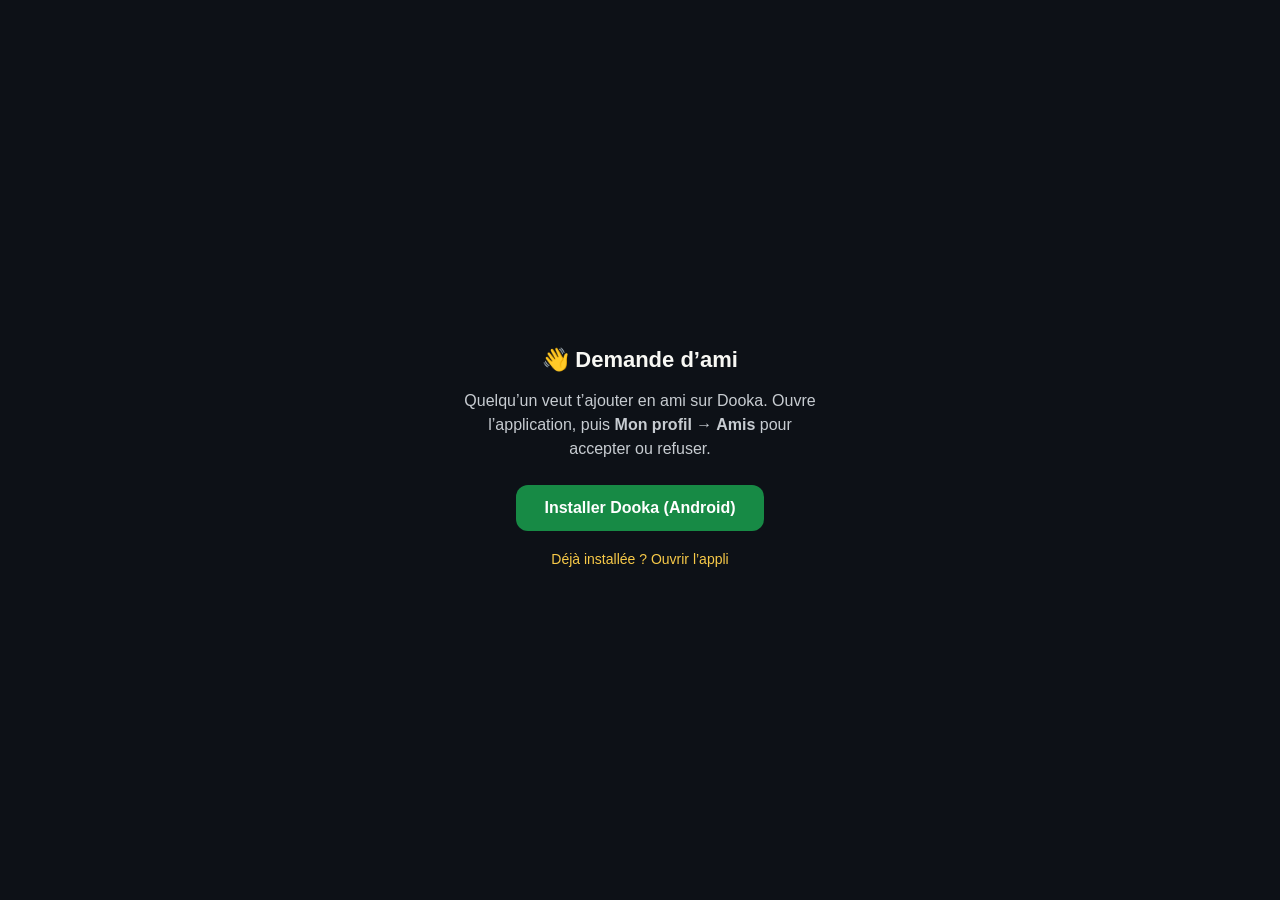
==== amis/index.html @ b242152a "feat(dooka): servir les liens de demande d'ami Le mail de demande d'ami renvoyait vers dooka.fr, le " ====
<!doctype html>
<html lang="fr">
<head>
<meta charset="utf-8" />
<meta name="viewport" content="width=device-width, initial-scale=1" />
<title>Demande d’ami — Dooka</title>
<style>
  :root { color-scheme: dark; }
  body {
    margin: 0;
    min-height: 100vh;
    display: flex;
    align-items: center;
    justify-content: center;
    background: #0D1117;
    color: #F8F8F4;
    font-family: -apple-system, BlinkMacSystemFont, "Segoe UI", Roboto, Arial, sans-serif;
    padding: 24px;
    box-sizing: border-box;
  }
  .card {
    max-width: 360px;
    text-align: center;
  }
  h1 {
    font-size: 22px;
    margin-bottom: 8px;
  }
  p {
    color: #C7CCD1;
    line-height: 1.5;
    margin-bottom: 24px;
  }
  a.button {
    display: inline-block;
    background: #178A45;
    color: #ffffff;
    text-decoration: none;
    font-weight: 600;
    padding: 14px 28px;
    border-radius: 12px;
    margin-bottom: 12px;
  }
  a.secondary {
    display: block;
    color: #F7C948;
    text-decoration: none;
    font-size: 14px;
    margin-top: 8px;
  }
</style>
</head>
<body>
  <div class="card">
    <h1>👋 Demande d’ami</h1>
    <p id="message">
      Quelqu’un veut t’ajouter en ami sur Dooka. Ouvre l’application, puis
      <strong>Mon profil → Amis</strong> pour accepter ou refuser.
    </p>
    <a class="button" id="apk-link" href="https://github.com/TeamDooka/dooka/releases/latest/download/dooka.apk">Installer Dooka (Android)</a>
    <a class="secondary" id="open-app-link" href="dooka://amis">Déjà installée ? Ouvrir l’appli</a>
  </div>
  <!--
    Cette page ne devrait presque jamais s’afficher : link.dooka.fr déclare
    /amis* dans apple-app-site-association et dans les intentFilters de
    l’app, donc le lien s’ouvre normalement dans Dooka.

    Elle sert les deux cas où ça ne se produit pas : l’app n’est pas
    installée, ou l’association n’est pas encore vérifiée sur l’appareil.
    Le second cas n’est pas rare — iOS met le fichier en cache, et une app
    déjà installée ne le relit qu’à sa mise à jour. Pendant quelques
    semaines après la sortie, beaucoup de monde passera donc ici.

    D’où le lien dooka:// en second recours : le schéma personnalisé ne
    dépend d’aucune vérification de domaine.
  -->
</body>
</html>
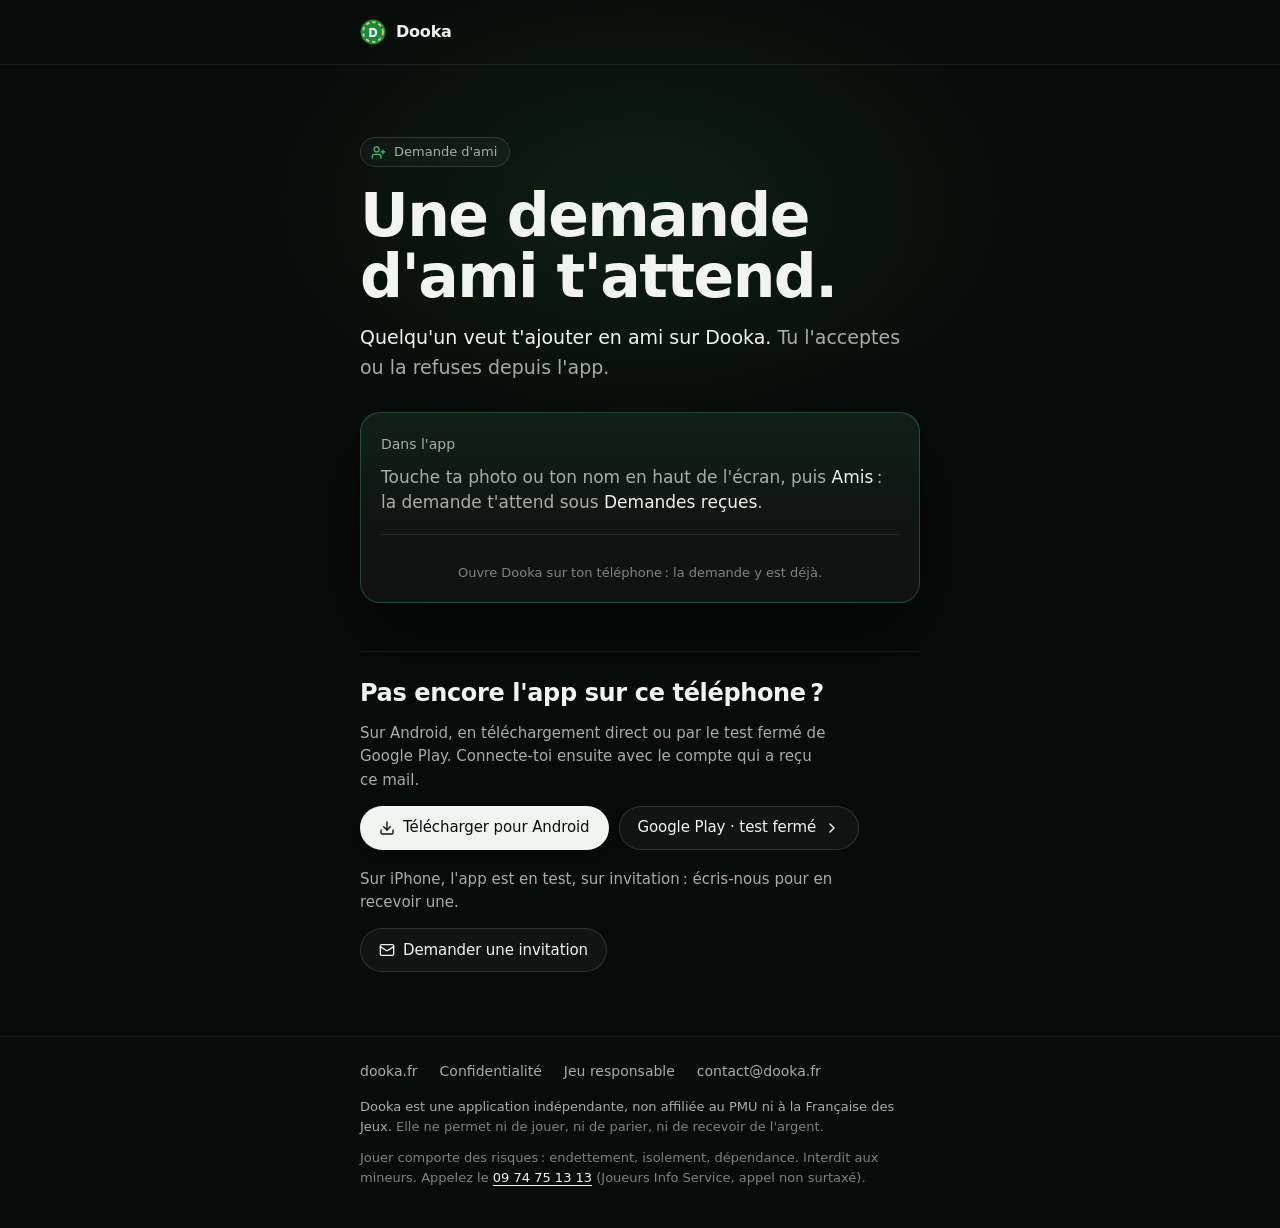
==== commit 1638473d: "feat(dooka): la page d'invitation passe au style du site, code en grand La page de repli de /join-gr" ====
--- a/amis/index.html
+++ b/amis/index.html
@@ -3,76 +3,144 @@
 <head>
 <meta charset="utf-8" />
 <meta name="viewport" content="width=device-width, initial-scale=1" />
-<title>Demande d’ami — Dooka</title>
-<style>
-  :root { color-scheme: dark; }
-  body {
-    margin: 0;
-    min-height: 100vh;
-    display: flex;
-    align-items: center;
-    justify-content: center;
-    background: #0D1117;
-    color: #F8F8F4;
-    font-family: -apple-system, BlinkMacSystemFont, "Segoe UI", Roboto, Arial, sans-serif;
-    padding: 24px;
-    box-sizing: border-box;
-  }
-  .card {
-    max-width: 360px;
-    text-align: center;
-  }
-  h1 {
-    font-size: 22px;
-    margin-bottom: 8px;
-  }
-  p {
-    color: #C7CCD1;
-    line-height: 1.5;
-    margin-bottom: 24px;
-  }
-  a.button {
-    display: inline-block;
-    background: #178A45;
-    color: #ffffff;
-    text-decoration: none;
-    font-weight: 600;
-    padding: 14px 28px;
-    border-radius: 12px;
-    margin-bottom: 12px;
-  }
-  a.secondary {
-    display: block;
-    color: #F7C948;
-    text-decoration: none;
-    font-size: 14px;
-    margin-top: 8px;
-  }
-</style>
+<title>Demande d'ami · Dooka</title>
+<meta name="description" content="Une demande d'ami t'attend sur Dooka." />
+<meta name="robots" content="noindex" />
+<meta name="theme-color" content="#070B09" />
+<meta name="color-scheme" content="dark" />
+<link rel="icon" href="data:image/svg+xml,<svg xmlns='http://www.w3.org/2000/svg' viewBox='0 0 100 100'><circle cx='50' cy='50' r='48' fill='%23178A45'/><text x='50' y='68' font-size='58' text-anchor='middle' font-family='sans-serif' font-weight='700' fill='%23F7F3E9'>D</text></svg>" />
+<link rel="preload" href="https://dooka.fr/fonts/bricolage-grotesque.woff2" as="font" type="font/woff2" crossorigin />
+<link rel="preload" href="https://dooka.fr/fonts/geist.woff2" as="font" type="font/woff2" crossorigin />
+<link rel="stylesheet" href="/assets/dooka.css" />
 </head>
 <body>
-  <div class="card">
-    <h1>👋 Demande d’ami</h1>
-    <p id="message">
-      Quelqu’un veut t’ajouter en ami sur Dooka. Ouvre l’application, puis
-      <strong>Mon profil → Amis</strong> pour accepter ou refuser.
-    </p>
-    <a class="button" id="apk-link" href="https://github.com/TeamDooka/dooka/releases/latest/download/dooka.apk">Installer Dooka (Android)</a>
-    <a class="secondary" id="open-app-link" href="dooka://amis">Déjà installée ? Ouvrir l’appli</a>
+<!--
+  Cette page ne devrait presque jamais s'afficher : link.dooka.fr déclare
+  /amis* dans apple-app-site-association et dans les intentFilters de
+  l'app, donc le lien du mail de demande d'ami s'ouvre normalement dans
+  Dooka.
+
+  Elle sert les cas où ça ne se produit pas : l'app n'est pas installée
+  sur cet appareil, l'association n'est pas encore vérifiée (iOS met le
+  fichier en cache, et assetlinks.json ne déclare qu'une empreinte de
+  signature Android), ou le mail est lu sur un ordinateur.
+
+  D'où le bouton qui ouvre l'app quand même : intent:// sur Android,
+  dooka://amis ailleurs. Le schéma personnalisé ne dépend d'aucune
+  vérification de domaine. Même logique que 404.html.
+-->
+
+<svg width="0" height="0" style="position:absolute" aria-hidden="true">
+  <symbol id="jeton" viewBox="0 0 100 100"><circle cx="50" cy="50" r="48" fill="#178A45"/><circle cx="50" cy="50" r="38" fill="none" stroke="#F7C948" stroke-width="7" stroke-dasharray="13 12"/><text x="50" y="52" text-anchor="middle" dominant-baseline="central" font-family="Bricolage Grotesque, Geist, system-ui, sans-serif" font-weight="700" font-size="44" fill="#FCFCF8">D</text></symbol>
+  <symbol id="i-user-plus" viewBox="0 0 24 24"><path d="M16 21v-2a4 4 0 0 0-4-4H6a4 4 0 0 0-4 4v2"/><circle cx="9" cy="7" r="4"/><path d="M19 8v6"/><path d="M22 11h-6"/></symbol>
+  <symbol id="i-open" viewBox="0 0 24 24"><path d="M7 7h10v10"/><path d="M7 17 17 7"/></symbol>
+  <symbol id="i-download" viewBox="0 0 24 24"><path d="M21 15v4a2 2 0 0 1-2 2H5a2 2 0 0 1-2-2v-4"/><path d="m7 10 5 5 5-5"/><path d="M12 15V3"/></symbol>
+  <symbol id="i-chev-r" viewBox="0 0 24 24"><path d="m9 18 6-6-6-6"/></symbol>
+  <symbol id="i-mail" viewBox="0 0 24 24"><rect width="20" height="16" x="2" y="4" rx="2"/><path d="m22 7-8.97 5.7a1.94 1.94 0 0 1-2.06 0L2 7"/></symbol>
+</svg>
+
+<header class="nav">
+  <div class="wrap">
+    <a class="brand" href="https://dooka.fr"><svg class="jeton" aria-hidden="true"><use href="#jeton"/></svg>Dooka</a>
   </div>
-  <!--
-    Cette page ne devrait presque jamais s’afficher : link.dooka.fr déclare
-    /amis* dans apple-app-site-association et dans les intentFilters de
-    l’app, donc le lien s’ouvre normalement dans Dooka.
+</header>
 
-    Elle sert les deux cas où ça ne se produit pas : l’app n’est pas
-    installée, ou l’association n’est pas encore vérifiée sur l’appareil.
-    Le second cas n’est pas rare — iOS met le fichier en cache, et une app
-    déjà installée ne le relit qu’à sa mise à jour. Pendant quelques
-    semaines après la sortie, beaucoup de monde passera donc ici.
+<main class="page">
+  <div class="wrap">
 
-    D’où le lien dooka:// en second recours : le schéma personnalisé ne
-    dépend d’aucune vérification de domaine.
-  -->
+    <section class="rv">
+      <span class="pill"><svg class="i" aria-hidden="true"><use href="#i-user-plus"/></svg>Demande d'ami</span>
+      <h1>Une demande d'ami t'attend.</h1>
+      <p class="lede"><strong>Quelqu'un veut t'ajouter en ami sur Dooka.</strong> Tu l'acceptes ou la refuses depuis l'app.</p>
+    </section>
+
+    <div class="ticket rv" style="--d:.1s">
+      <span class="ticket-label">Dans l'app</span>
+      <p class="where">Touche ta photo ou ton nom en haut de l'écran, puis <span class="path">Amis</span>&#8239;: la demande t'attend sous <span class="path">Demandes reçues</span>.</p>
+
+      <div class="ticket-foot only-mobile">
+        <a class="btn btn-ghost btn-lg btn-block" id="open" href="dooka://amis">Ouvrir Dooka<svg class="i" aria-hidden="true"><use href="#i-open"/></svg></a>
+        <p class="note">La liste de tes demandes s'ouvre directement.</p>
+      </div>
+      <div class="ticket-foot only-desktop">
+        <p class="note">Ouvre Dooka sur ton téléphone&#8239;: la demande y est déjà.</p>
+      </div>
+    </div>
+
+    <section id="installer" aria-labelledby="installer-t">
+      <h2 id="installer-t" class="rv" style="--d:.16s">Pas encore l'app sur ce téléphone&#8239;?</h2>
+      <div class="steps-plain rv" style="--d:.22s">
+        <div class="os only-android">
+          <p>Sur Android, en téléchargement direct ou par le test fermé de Google Play. Connecte-toi ensuite avec le compte qui a reçu ce mail.</p>
+          <div class="cta">
+            <a class="btn btn-light" href="https://github.com/TeamDooka/dooka/releases/latest/download/dooka.apk"><svg class="i" aria-hidden="true"><use href="#i-download"/></svg>Télécharger pour Android</a>
+            <a class="btn btn-ghost" href="https://play.google.com/apps/testing/fr.dooka.app">Google Play · test fermé<svg class="i" aria-hidden="true"><use href="#i-chev-r"/></svg></a>
+          </div>
+        </div>
+        <div class="os only-ios">
+          <p>Sur iPhone, l'app est en test, sur invitation&#8239;: écris-nous pour en recevoir une.</p>
+          <div class="cta">
+            <a class="btn btn-ghost" href="mailto:contact@dooka.fr?subject=Invitation%20Dooka%20sur%20iPhone"><svg class="i" aria-hidden="true"><use href="#i-mail"/></svg>Demander une invitation</a>
+          </div>
+        </div>
+      </div>
+    </section>
+
+  </div>
+</main>
+
+<footer>
+  <div class="wrap">
+    <ul class="foot-links">
+      <li><a href="https://dooka.fr">dooka.fr</a></li>
+      <li><a href="https://dooka.fr/confidentialite.html">Confidentialité</a></li>
+      <li><a href="https://dooka.fr/jeu-responsable.html">Jeu responsable</a></li>
+      <li><a href="mailto:contact@dooka.fr">contact@dooka.fr</a></li>
+    </ul>
+    <div class="fine">
+      <p><strong>Dooka est une application indépendante, non affiliée au PMU ni à la Française des Jeux.</strong> Elle ne permet ni de jouer, ni de parier, ni de recevoir de l'argent.</p>
+      <p>Jouer comporte des risques&#8239;: endettement, isolement, dépendance. Interdit aux mineurs. Appelez le <a href="tel:0974751313">09 74 75 13 13</a> (Joueurs Info Service, appel non surtaxé).</p>
+    </div>
+  </div>
+</footer>
+
+<script>
+(function () {
+  'use strict';
+
+  // Même détection que 404.html : voir ses commentaires.
+  var root = document.documentElement;
+  var search = window.location.search;
+  root.classList.add('js');
+  if (/[?&]still\b/.test(search)) root.classList.add('still');
+  var ua = navigator.userAgent;
+  var forced = (search.match(/[?&]os=(ios|android|desktop)\b/) || [])[1];
+  var ios = forced ? forced === 'ios'
+    : /iPhone|iPad|iPod/.test(ua) || (navigator.platform === 'MacIntel' && navigator.maxTouchPoints > 1);
+  var android = forced ? forced === 'android' : /Android/i.test(ua);
+  var desktop = forced ? forced === 'desktop'
+    : !ios && !android && window.matchMedia('(hover: hover) and (pointer: fine)').matches;
+  if (ios) root.setAttribute('data-os', 'ios');
+  if (android) root.setAttribute('data-os', 'android');
+  if (desktop) root.setAttribute('data-device', 'desktop');
+
+  var open = document.getElementById('open');
+  if (android) {
+    open.href = 'intent://amis#Intent;scheme=dooka;package=fr.dooka.app;S.browser_fallback_url=' +
+      encodeURIComponent(window.location.href.split('#')[0] + '#installer') + ';end';
+  } else {
+    open.addEventListener('click', function () {
+      var t = setTimeout(function () {
+        if (document.visibilityState === 'visible') {
+          document.getElementById('installer').scrollIntoView({ behavior: 'smooth', block: 'start' });
+        }
+      }, 1600);
+      var cancel = function () { clearTimeout(t); };
+      document.addEventListener('visibilitychange', cancel, { once: true });
+      window.addEventListener('pagehide', cancel, { once: true });
+    });
+  }
+})();
+</script>
 </body>
 </html>
--- a/assets/dooka.css
+++ b/assets/dooka.css
@@ -0,0 +1,248 @@
+/* --------------------------------------------------------------------
+   Dooka — pages de repli de link.dooka.fr
+   --------------------------------------------------------------------
+   Même monde que dooka.fr (voir DESIGN.md dans le dépôt du site) : fond
+   d'encre légèrement vert, titres en Bricolage Grotesque, texte en Geist,
+   le vert comme seule couleur qui éclaire. Ces pages s'ouvrent depuis
+   WhatsApp, presque toujours sur un téléphone : une colonne, et ce qu'il
+   faut faire tout en haut.
+
+   Les polices viennent de dooka.fr, qui les sert avec
+   `Access-Control-Allow-Origin: *`. Les deux domaines forment le même
+   site aux yeux du navigateur : quelqu'un qui a déjà vu dooka.fr les a
+   en cache.
+
+   Les chemins sont absolus : 404.html répond à n'importe quelle
+   profondeur (/join-group/<code>), un chemin relatif s'y perdrait.
+
+   Pas de Quali ici : quali/ a ses propres styles.
+   -------------------------------------------------------------------- */
+@font-face {
+  font-family: "Bricolage Grotesque";
+  src: url("https://dooka.fr/fonts/bricolage-grotesque.woff2") format("woff2");
+  font-weight: 500 800;
+  font-display: swap;
+}
+@font-face {
+  font-family: "Geist";
+  src: url("https://dooka.fr/fonts/geist.woff2") format("woff2");
+  font-weight: 300 800;
+  font-display: swap;
+}
+@font-face {
+  font-family: "Geist Mono";
+  src: url("https://dooka.fr/fonts/geist-mono.woff2") format("woff2");
+  font-weight: 400 600;
+  font-display: swap;
+}
+
+:root {
+  --bg: #070B09;
+  --surface: #0F1311;
+  --card: #1A201D;
+  --line: rgba(255, 255, 255, .08);
+  --line-2: rgba(255, 255, 255, .13);
+  --text: #F1F4F0;
+  --text-2: #A6AEA8;
+  --text-3: #7C847F;
+  --green: #3CC278;
+  --green-ink: #07140B;
+
+  --display: "Bricolage Grotesque", "Geist", system-ui, sans-serif;
+  --font: "Geist", system-ui, -apple-system, "Segoe UI", Roboto, sans-serif;
+  --mono: "Geist Mono", ui-monospace, "SF Mono", Consolas, monospace;
+  --col: 560px;
+  --gut: clamp(20px, 5vw, 40px);
+  --ease: cubic-bezier(.16, 1, .3, 1);
+}
+
+* { box-sizing: border-box; }
+html, body { margin: 0; padding: 0; }
+html { -webkit-text-size-adjust: 100%; color-scheme: dark; scrollbar-color: #2B3430 var(--bg); }
+body {
+  background: var(--bg);
+  color: var(--text);
+  font-family: var(--font);
+  font-size: 16px;
+  line-height: 1.6;
+  -webkit-font-smoothing: antialiased;
+  -moz-osx-font-smoothing: grayscale;
+  overflow-x: hidden;
+}
+a { color: var(--green); text-underline-offset: 3px; text-decoration-thickness: 1px; }
+a:hover { color: #6FD69C; }
+::selection { background: rgba(60, 194, 120, .35); color: #fff; }
+:focus-visible { outline: 2px solid var(--green); outline-offset: 3px; border-radius: 6px; }
+[hidden] { display: none !important; }
+
+.i { width: 18px; height: 18px; flex-shrink: 0; fill: none; stroke: currentColor; stroke-width: 2; stroke-linecap: round; stroke-linejoin: round; }
+.wrap { max-width: calc(var(--col) + 2 * var(--gut)); margin: 0 auto; padding: 0 var(--gut); }
+
+/* ---------- Boutons : pilules, comme sur dooka.fr ---------- */
+
+.btn {
+  display: inline-flex; align-items: center; justify-content: center; gap: 8px;
+  min-height: 44px; padding: 0 18px;
+  border-radius: 999px; border: 1px solid transparent;
+  font: 500 15px/1 var(--font); letter-spacing: -.1px;
+  text-decoration: none; cursor: pointer; white-space: nowrap;
+  transition: background-color .2s var(--ease), border-color .2s var(--ease), color .2s var(--ease), transform .2s var(--ease);
+}
+.btn:active { transform: scale(.98); }
+.btn .i { width: 16px; height: 16px; }
+.btn-light { background: var(--text); color: #0B0D0C; box-shadow: 0 1px 0 rgba(255,255,255,.4) inset, 0 8px 24px rgba(0,0,0,.35); }
+.btn-light:hover { background: #fff; color: #0B0D0C; }
+.btn-ghost { background: rgba(255,255,255,.04); color: var(--text); border-color: var(--line-2); }
+.btn-ghost:hover { background: rgba(255,255,255,.08); border-color: rgba(255,255,255,.22); color: var(--text); }
+.btn-lg { min-height: 50px; padding: 0 22px; font-size: 16px; }
+.btn-block { display: flex; width: 100%; }
+.btn-sm { min-height: 36px; padding: 0 14px; font-size: 14px; }
+
+/* ---------- Barre ---------- */
+
+.nav { border-bottom: 1px solid var(--line); }
+.nav .wrap { display: flex; align-items: center; height: 64px; }
+.brand { display: inline-flex; align-items: center; gap: 10px; min-height: 44px; font-weight: 600; font-size: 16px; letter-spacing: -.2px; color: var(--text); text-decoration: none; }
+.brand:hover { color: var(--text); }
+.jeton { width: 26px; height: 26px; display: block; }
+
+/* ---------- La page ---------- */
+
+.page { position: relative; padding-top: clamp(36px, 8vw, 72px); overflow-x: clip; }
+.page::before {
+  content: "";
+  position: absolute; left: 50%; top: -120px; width: 820px; height: 520px; margin-left: -410px;
+  background: radial-gradient(closest-side, rgba(60, 194, 120, .11), transparent);
+  pointer-events: none; z-index: -1;
+}
+
+.pill {
+  display: inline-flex; align-items: center; gap: 8px;
+  height: 30px; padding: 0 12px 0 10px; border-radius: 999px;
+  border: 1px solid var(--line-2); background: rgba(255,255,255,.03);
+  font-size: 13px; font-weight: 500; color: var(--text-2);
+}
+.pill .i { width: 15px; height: 15px; color: var(--green); }
+
+h1 {
+  margin: 18px 0 0;
+  font-family: var(--display); font-weight: 600;
+  font-size: clamp(38px, 9.6vw, 60px); line-height: 1.02; letter-spacing: -.026em;
+  text-wrap: balance;
+}
+.lede { margin: 16px 0 0; max-width: 46ch; font-size: clamp(17px, 2.4vw, 19px); line-height: 1.55; color: var(--text-2); text-wrap: pretty; }
+.lede strong { color: var(--text); font-weight: 500; }
+
+/* Le ticket du code : la seule chose qu'il faut trouver sans lire. */
+.ticket {
+  position: relative; overflow: hidden;
+  margin-top: 30px; padding: 18px 20px 20px;
+  border-radius: 20px;
+  background: linear-gradient(180deg, #102018, var(--surface) 70%);
+  border: 1px solid rgba(60, 194, 120, .3);
+  box-shadow: 0 2px 4px rgba(0,0,0,.3), 0 30px 80px rgba(0,0,0,.45);
+}
+.ticket::before {
+  content: ""; position: absolute; left: 12%; right: 12%; top: -1px; height: 1px;
+  background: linear-gradient(90deg, transparent, rgba(60,194,120,.8), rgba(255,255,255,.5), rgba(60,194,120,.8), transparent);
+}
+.where { margin: 8px 0 0; font-size: 17px; line-height: 1.5; color: var(--text-2); text-wrap: pretty; }
+.ticket-head { display: flex; align-items: center; justify-content: space-between; gap: 12px; }
+.ticket-label { font-size: 14px; font-weight: 500; color: var(--text-2); }
+.code {
+  margin: 8px 0 0;
+  font: 600 clamp(44px, 13vw, 60px)/1.05 var(--mono);
+  color: var(--text);
+  font-variant-numeric: tabular-nums;
+  -webkit-user-select: all; user-select: all;
+}
+.copy .i-done { display: none; }
+.copy.done { color: var(--green); border-color: rgba(60, 194, 120, .45); }
+.copy.done .i-idle { display: none; }
+.copy.done .i-done { display: block; }
+
+.ticket-foot { margin-top: 18px; padding-top: 18px; border-top: 1px solid var(--line); }
+.ticket-foot .note { margin: 10px 0 0; font-size: 13px; line-height: 1.5; color: var(--text-3); text-align: center; }
+
+/* Sur ordinateur : un QR code plutôt qu'un bouton qui n'ouvrirait rien. */
+.qr { display: grid; grid-template-columns: 124px minmax(0, 1fr); gap: 18px; align-items: center; }
+.qr-tile { width: 124px; height: 124px; padding: 4px; border-radius: 12px; background: var(--text); }
+.qr-tile svg { display: block; width: 100%; height: 100%; }
+.qr b { display: block; font-weight: 500; color: var(--text); }
+.qr p { margin: 0; font-size: 14px; line-height: 1.55; color: var(--text-2); }
+
+/* ---------- Étapes ---------- */
+
+h2 {
+  margin: 48px 0 0; padding-top: 28px; border-top: 1px solid var(--line);
+  font-family: var(--display); font-weight: 600;
+  font-size: 24px; line-height: 1.15; letter-spacing: -.015em;
+  text-wrap: balance;
+}
+.steps { counter-reset: s; list-style: none; margin: 8px 0 0; padding: 0; }
+.steps > li { counter-increment: s; position: relative; padding-left: 46px; margin: 22px 0 0; }
+.steps > li::before {
+  content: counter(s); position: absolute; left: 0; top: -2px;
+  width: 30px; height: 30px; border-radius: 50%;
+  background: rgba(60, 194, 120, .16); color: var(--green);
+  font: 600 13px/30px var(--mono); text-align: center;
+}
+.steps b { display: block; font-weight: 600; color: var(--text); }
+.steps p { margin: 4px 0 0; font-size: 15px; line-height: 1.55; color: var(--text-2); text-wrap: pretty; }
+.cta { display: flex; flex-wrap: wrap; gap: 10px; margin-top: 14px; }
+.os + .os { margin-top: 18px; }
+[data-os] .os + .os { margin-top: 0; }
+.steps-plain p { margin: 14px 0 0; max-width: 52ch; font-size: 15px; line-height: 1.55; color: var(--text-2); text-wrap: pretty; }
+.path { color: var(--text); font-weight: 500; }
+.path span { white-space: nowrap; }
+.mono { font-family: var(--mono); font-size: .94em; color: var(--text); }
+
+/* ---------- Dooka en deux lignes ---------- */
+
+.about p { margin: 10px 0 0; max-width: 52ch; color: var(--text-2); text-wrap: pretty; }
+.arrow-link {
+  display: inline-flex; align-items: center; gap: 6px; margin-top: 14px; min-height: 44px;
+  color: var(--text); font-weight: 500; text-decoration: none;
+}
+.arrow-link span { border-bottom: 1px solid var(--line-2); transition: border-color .2s var(--ease); }
+.arrow-link .i { width: 16px; height: 16px; transition: transform .2s var(--ease); }
+.arrow-link:hover { color: var(--text); }
+.arrow-link:hover span { border-color: var(--text); }
+.arrow-link:hover .i { transform: translateX(4px); }
+
+/* ---------- Pied ---------- */
+
+footer { margin-top: 64px; border-top: 1px solid var(--line); }
+.foot-links { display: flex; flex-wrap: wrap; gap: 0 22px; padding: 14px 0 6px; list-style: none; margin: 0; }
+.foot-links a { display: inline-flex; align-items: center; min-height: 40px; font-size: 14px; color: var(--text-2); text-decoration: none; transition: color .2s var(--ease); }
+.foot-links a:hover { color: var(--text); }
+.fine { display: grid; gap: 10px; padding: 0 0 40px; font-size: 13px; line-height: 1.55; color: var(--text-3); }
+.fine p { margin: 0; }
+.fine strong { color: var(--text-2); font-weight: 500; }
+.fine a { color: var(--text); white-space: nowrap; }
+
+/* ---------- Selon l'appareil (voir le script) ---------- */
+
+[data-os="ios"] .only-android,
+[data-os="android"] .only-ios,
+[data-device="desktop"] .only-mobile { display: none; }
+.only-desktop { display: none; }
+[data-device="desktop"] .only-desktop { display: block; }
+
+/* ---------- Arrivée ---------- */
+
+/* Rien n'est caché sans script : la classe .js ne se pose que si le
+   script tourne, et l'animation part de l'état visible au repos. */
+.js .rv { animation: rv .9s var(--ease) both; animation-delay: var(--d, 0s); }
+@keyframes rv { from { opacity: 0; transform: translateY(18px); filter: blur(6px); } }
+.still .rv { animation: none; }
+@media (prefers-reduced-motion: reduce) {
+  .js .rv { animation: none; }
+  .btn, .arrow-link .i { transition: none; }
+}
+
+@media (max-width: 420px) {
+  .cta .btn { width: 100%; }
+  .qr { grid-template-columns: 1fr; justify-items: start; }
+  .btn-lg { white-space: normal; text-align: center; line-height: 1.3; padding-top: 12px; padding-bottom: 12px; }
+}
